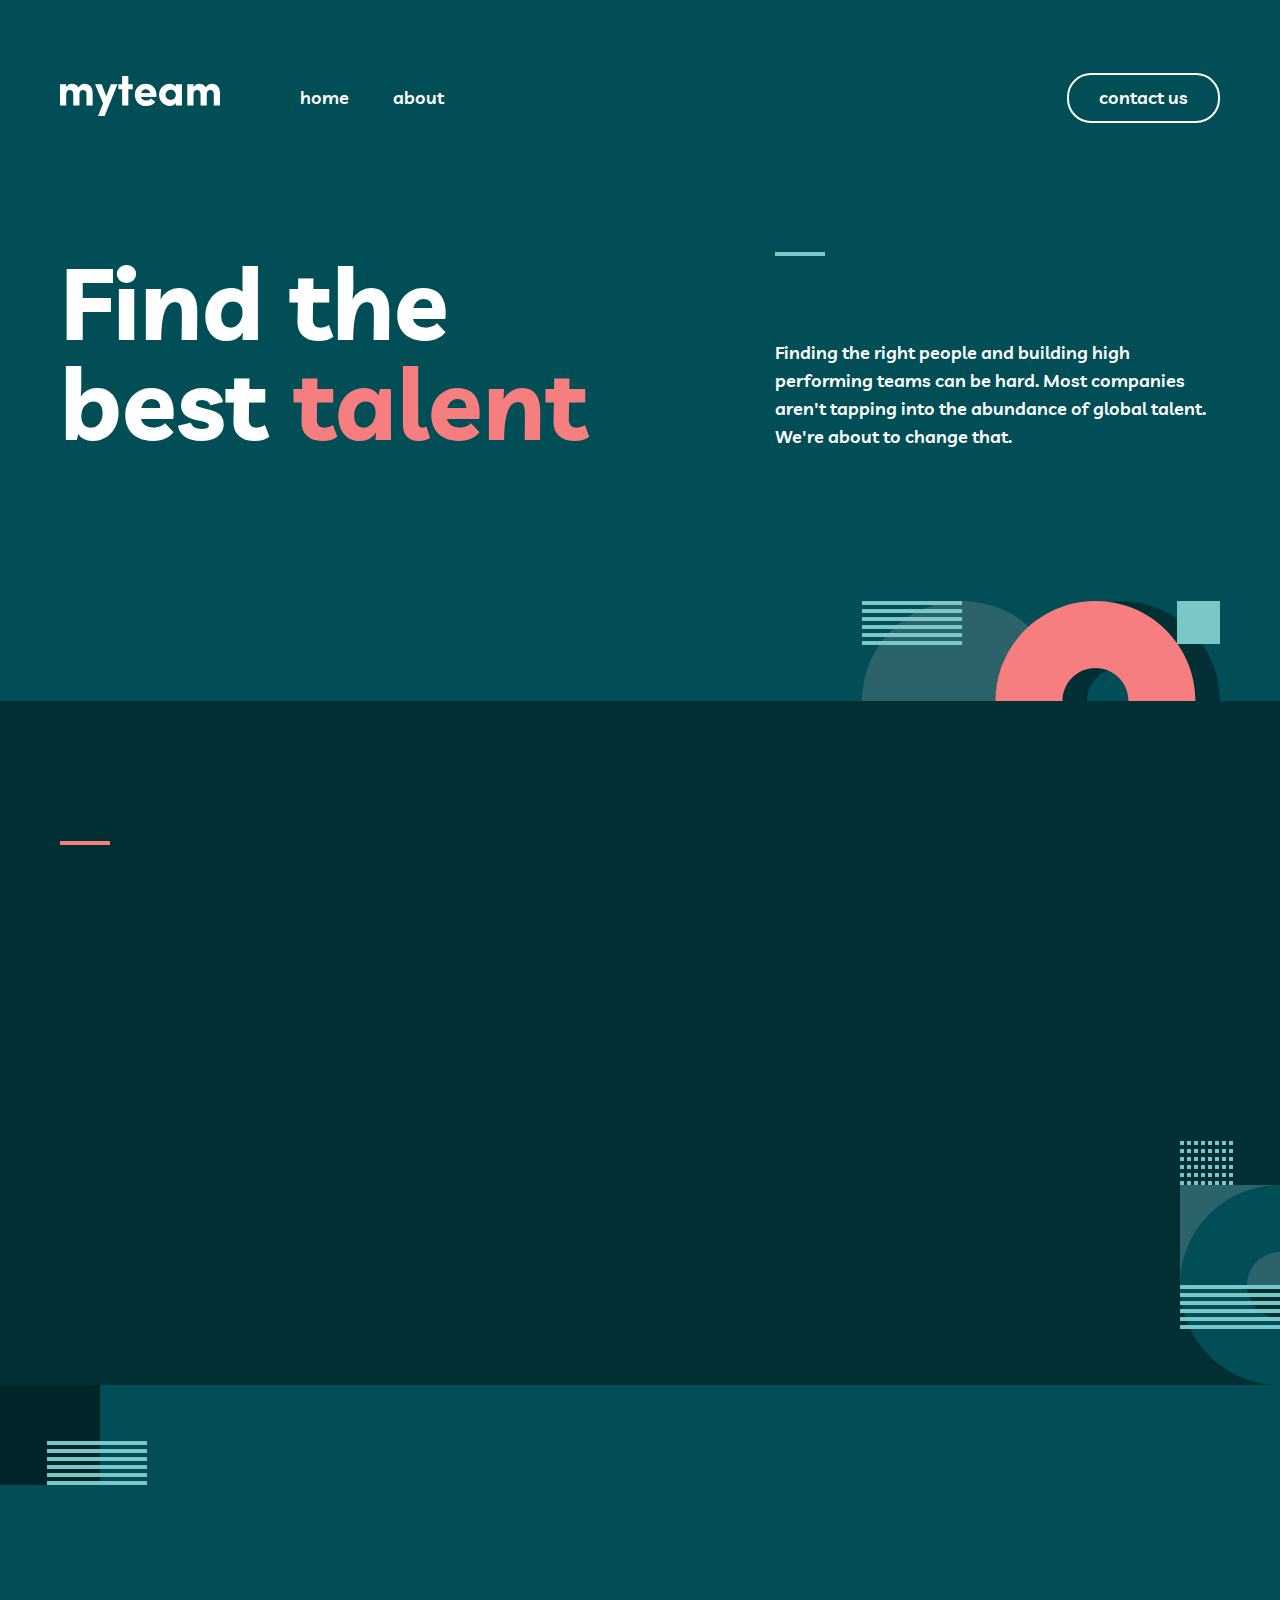
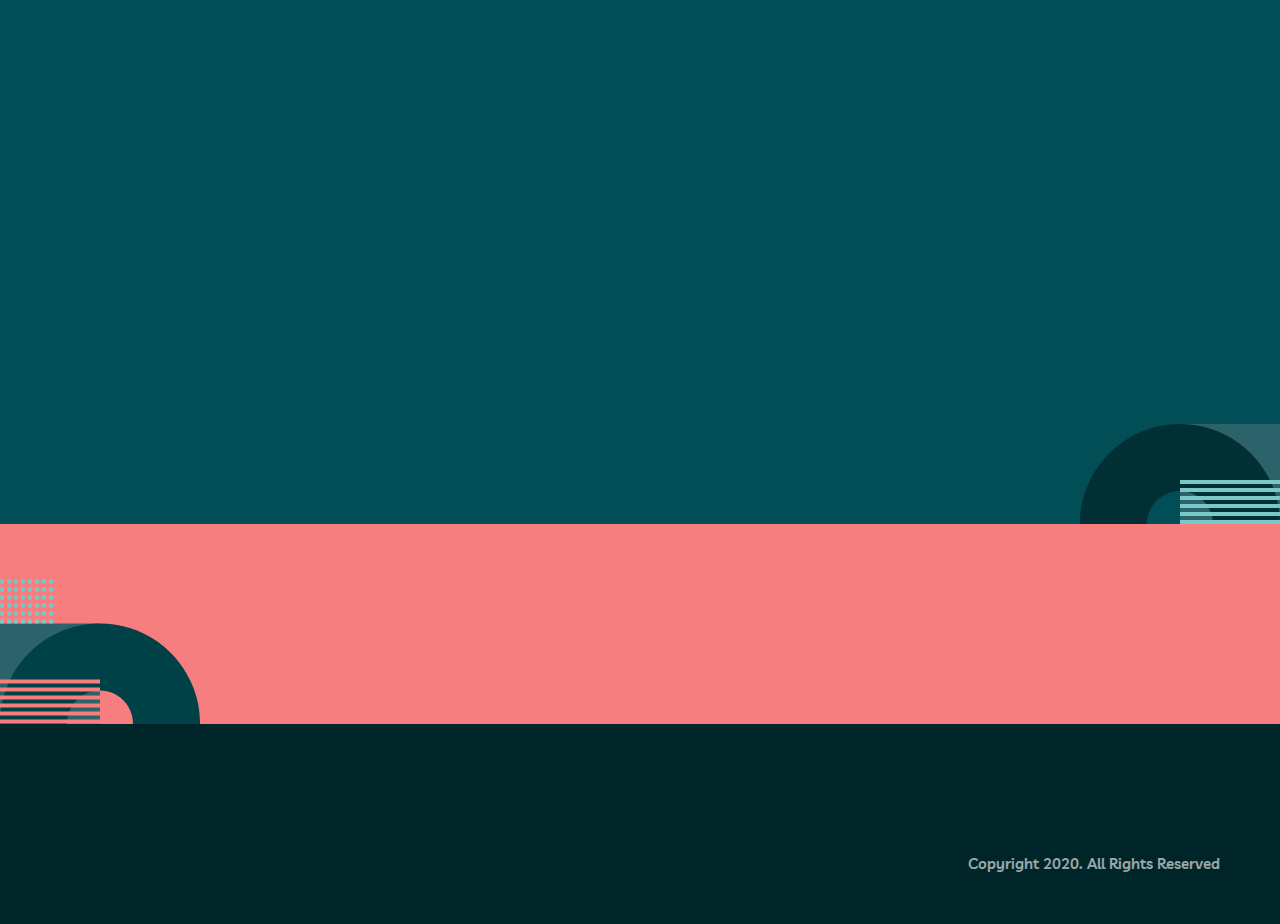
==== index.html @ 9a1a135d "Initial commit" ====
<!DOCTYPE html>
<html lang="en">

<head>
    <meta charset="UTF-8">
    <meta name="viewport" content="width=device-width, initial-scale=1.0">
    <link rel="icon" href="./images/header-logo.svg">
    <link rel="stylesheet" href="./css/main.css">
    <link href="https://unpkg.com/aos@2.3.1/dist/aos.css" rel="stylesheet">
    <title>myteam</title>
</head>

<body>
    <header>
        <div class="container">
            <div class="header">
                <div class="header-logo-wrapper">
                    <a href="/index.html">
                        <img src="./images/header-logo.svg" alt="" width="160" height="40">
                    </a>
                    <ul class="header-list">
                        <li class="header-item">
                            <a class="header-link" href="#">home</a>
                        </li>
                        <li class="header-item">
                            <a class="header-link" href="#">about</a>
                        </li>
                    </ul>
                </div>
                <a href="./about.html" class="header-contact-link">contact us</a>
            </div>
        </div>
    </header>
    <main>
        <section class="hero-section">
            <div class="container">
                <div class="hero">
                    <h2>Find the <br> best <span class="hero-title-color">talent</span></h2>
                    <div class="hero-content-wrapper">
                        <span></span>
                        <p>Finding the right people and building high performing teams can be hard. Most companies
                            aren't
                            tapping into the abundance of global talent. We're about to change that.</p>
                    </div>
                </div>
            </div>
        </section>
        <section class="build-section">
            <div class="container">
                <div class="build">
                    <div class="build-left">
                        <span></span>
                        <h2 data-aos="fade-right" data-aos-duration="1000">Build & manage distributed teams like no one
                            else.</h2>
                    </div>
                    <div class="buld-right">
                        <ul class="build-list">
                            <li data-aos="fade-left" data-aos-duration="1500" class="build-item">
                                <div class="item">
                                    <div class="item-left">
                                        <img src="./images/build-img1.svg" alt="">
                                    </div>
                                    <div class="item-right">
                                        <h3>Experienced Individuals</h3>
                                        <p>Our network is made up of highly experienced professionals who are passionate
                                            about what they do.</p>
                                    </div>
                                </div>
                            </li>
                            <li data-aos="fade-left" data-aos-duration="1500" class="build-item">
                                <div class="item">
                                    <div class="item-left">
                                        <img src="./images/build-img2.svg" alt="">
                                    </div>
                                    <div class="item-right">
                                        <h3>Easy to Implement</h3>
                                        <p>Our network is made up of highly experienced professionals who are passionate
                                            about what they do.</p>
                                    </div>
                                </div>
                            </li>
                            <li data-aos="fade-left" data-aos-duration="1500" class="build-item">
                                <div class="item">
                                    <div class="item-left">
                                        <img src="./images/build-img3.svg" alt="">
                                    </div>
                                    <div class="item-right">
                                        <h3>Enhanced Productivity</h3>
                                        <p>Our network is made up of highly experienced professionals who are passionate
                                            about what they do.</p>
                                    </div>
                                </div>
                            </li>
                        </ul>
                    </div>
                </div>
            </div>
        </section>
        <section class="stories-section">
            <div class="container">
                <div class="stories-title-wrapper">
                    <h2 data-aos="fade-down" data-aos-duration="1500" class="stories-title">Delivering real results for
                        top
                        <br> companies. Some of our <span>success
                            stories.</span>
                    </h2>
                </div>
                <ul class="stories-list">
                    <li data-aos="flip-left" data-aos-easing="ease-out-cubic" data-aos-duration="1500"
                        class="stories-item">
                        <p> “The team perfectly fit the specialized skill set required. They focused on the most
                            essential
                            features helping us launch the platform eight months faster than planned.”</p>
                        <div class="stories-content-wrapper">
                            <strong>Kady Baker</strong>
                            <p>Product Manager at Bookmark</p>
                        </div>
                        <img src="./images/stories-img1.svg" alt="" width="62" height="62">
                    </li>
                    <li data-aos="flip-left" data-aos-easing="ease-out-cubic" data-aos-duration="1500"
                        class="stories-item">
                        <p> “We needed to automate our entire onboarding process. The team came in and built out the
                            whole
                            journey. Since going live, user retention has gone through the roof!”</p>
                        <div class="stories-content-wrapper">
                            <strong>Aiysha Reese</strong>
                            <p>Founder of Manage</p>
                        </div>
                        <img src="./images/stories-img2.svg" alt="" width="62" height="62">
                    </li>
                    <li data-aos="flip-left" data-aos-easing="ease-out-cubic" data-aos-duration="1500"
                        class="stories-item">
                        <p> “The team perfectly fit the specialized skill set required. They focused on the most
                            essential
                            features helping us launch the platform eight months faster than planned.”</p>
                        <div class="stories-content-wrapper">
                            <strong>Arthur Clarke</strong>
                            <p>Co-founder of MyPhysio</p>
                        </div>
                        <img src="./images/stories-img3.svg" alt="" width="62" height="62">
                    </li>
                </ul>
            </div>
        </section>
        <section class="get-section">
            <div class="container">
                <div class="get">
                    <h2 data-aos="fade-right" data-aos-duration="1000">Ready to get started?</h2>
                    <a data-aos="fade-left" data-aos-duration="1000" href="./about.html">contact us</a>
                </div>
            </div>
        </section>
    </main>
    <footer class="site-footer">
        <div class="container">
            <div class="footer">

                <div data-aos="fade-right" data-aos-duration="1000" class="footer-logo-wrapper">
                    <img src="./images/header-logo.svg" alt="" width="160" height="40">
                    <div class="link-wrapper">
                        <a href="#">home</a>
                        <a href="#">about</a>
                    </div>
                </div>
                <p data-aos="flip-left" data-aos-duration="1000" class="footer-text">987 Hillcrest Lane <br> Irvine, CA <br> California 92714 <br> Call Us : 949-833-7432</p>
                <div class="footer-icon-wrapper">
                    <div data-aos="fade-left" data-aos-duration="1000" class="icon-wrapper">
                        <a href="#">
                            <svg width="24" height="24" viewBox="0 0 24 24" fill="none" xmlns="http://www.w3.org/2000/svg">
                                <path
                                d="M22.675 0H1.325C0.593 0 0 0.593 0 1.325V22.676C0 23.407 0.593 24 1.325 24H12.82V14.706H9.692V11.084H12.82V8.413C12.82 5.313 14.713 3.625 17.479 3.625C18.804 3.625 19.942 3.724 20.274 3.768V7.008L18.356 7.009C16.852 7.009 16.561 7.724 16.561 8.772V11.085H20.148L19.681 14.707H16.561V24H22.677C23.407 24 24 23.407 24 22.675V1.325C24 0.593 23.407 0 22.675 0Z"
                                fill="currentColor" />
                            </svg>
                        </a>

                        <a href="#">
                            <svg width="24" height="24" viewBox="0 0 24 24" fill="none" xmlns="http://www.w3.org/2000/svg">
                                <path id="Path"
                                d="M12 0C5.373 0 0 5.372 0 12C0 17.084 3.163 21.426 7.627 23.174C7.522 22.225 7.427 20.769 7.669 19.733C7.887 18.796 9.076 13.768 9.076 13.768C9.076 13.768 8.717 13.049 8.717 11.986C8.717 10.318 9.684 9.072 10.888 9.072C11.911 9.072 12.406 9.841 12.406 10.762C12.406 11.791 11.751 13.33 11.412 14.757C11.129 15.951 12.011 16.926 13.189 16.926C15.322 16.926 16.961 14.677 16.961 11.431C16.961 8.558 14.897 6.549 11.949 6.549C8.535 6.549 6.531 9.11 6.531 11.756C6.531 12.787 6.928 13.894 7.424 14.494C7.522 14.613 7.536 14.718 7.507 14.839L7.174 16.199C7.121 16.419 7 16.466 6.772 16.36C5.273 15.662 4.336 13.471 4.336 11.711C4.336 7.926 7.086 4.449 12.265 4.449C16.428 4.449 19.663 7.416 19.663 11.38C19.663 15.516 17.056 18.844 13.436 18.844C12.22 18.844 11.077 18.213 10.686 17.466L9.938 20.319C9.667 21.362 8.936 22.669 8.446 23.465C9.57 23.812 10.763 24 12 24C18.627 24 24 18.627 24 12C24 5.372 18.627 0 12 0Z"
                                fill="currentColor" />
                            </svg>
                        </a>

                        <a href="#">
                            <svg width="24" height="20" viewBox="0 0 24 20" fill="none" xmlns="http://www.w3.org/2000/svg">
                                <path id="Path"
                                d="M24 2.55699C23.117 2.94899 22.168 3.21299 21.172 3.33199C22.189 2.72299 22.97 1.75799 23.337 0.607986C22.386 1.17199 21.332 1.58199 20.21 1.80299C19.313 0.845986 18.032 0.247986 16.616 0.247986C13.437 0.247986 11.101 3.21399 11.819 6.29299C7.728 6.08799 4.1 4.12799 1.671 1.14899C0.381 3.36199 1.002 6.25699 3.194 7.72299C2.388 7.69699 1.628 7.47599 0.965 7.10699C0.911 9.38799 2.546 11.522 4.914 11.997C4.221 12.185 3.462 12.229 2.69 12.081C3.316 14.037 5.134 15.46 7.29 15.5C5.22 17.123 2.612 17.848 0 17.54C2.179 18.937 4.768 19.752 7.548 19.752C16.69 19.752 21.855 12.031 21.543 5.10599C22.505 4.41099 23.34 3.54399 24 2.55699Z"
                                fill="currentColor" />
                            </svg>
                        </a>

                    </div>
                    <p>Copyright 2020. All Rights Reserved</p>
                </div>
            </div>
        </div>
    </footer>

    <script src="https://unpkg.com/aos@2.3.1/dist/aos.js"></script>

    <script>
        AOS.init();
    </script>
</body>

</html>
---- css/main.css ----
@font-face {
    font-display: swap;
    font-family: 'Livvic';
    font-style: normal;
    font-weight: 600;
    src: url('../fonts/livvic-v14-latin-600.woff2') format('woff2');
}

@font-face {
    font-display: swap;
    font-family: 'Livvic';
    font-style: normal;
    font-weight: 700;
    src: url('../fonts/livvic-v14-latin-700.woff2') format('woff2');
}

* {
    margin: 0;
    padding: 0;
    list-style: none;
    text-decoration: none;
    box-sizing: border-box;
    scroll-behavior: smooth;
}

body {
    font-family: "Livvic", sans-serif;
    background-color: #014E56;
}

.container {
    width: 1200px;
    margin: 0 auto;
    padding: 0 20px;
}

/* Header style start */

header {
    padding: 73px 0 129px;
}

.header {
    display: flex;
    align-items: center;
    justify-content: space-between;
}

.header-logo-wrapper {
    display: flex;
    align-items: center;
    gap: 80px;
}

.header-item {
    display: inline-block;
}

.header-item+.header-item {
    margin-left: 40px;
}

.header-link {
    color: #fff;
    font-size: 18px;
    font-weight: 600;
    line-height: 28px;
    transition: color 0.4s;
}

.header-link:hover {
    color: #F67E7E;
}

.header-contact-link {
    width: 153px;
    color: #fff;
    border: 2px solid #fff;
    border-radius: 24px;
    padding: 9px 0;
    text-align: center;
    font-size: 18px;
    font-weight: 600;
    line-height: 28px;
}

.header-contact-link:hover {
    background-color: #fff;
    color: #002529;
}


/* Header style end */


/* Hero style start */

.hero-section {
    background-image: url("../images/hero-backround-img1.svg");
    background-repeat: no-repeat;
    background-size: 200px;
    background-position: calc(50% - 755px) top;
}


.hero {
    display: flex;
    align-items: start;
    justify-content: space-between;
}

.hero h2 {
    color: #fff;
    font-size: 100px;
    font-weight: 700;
    line-height: 100px;
}

.hero-title-color {
    color: #F67E7E;
    font-size: 100px;
    font-weight: 700;
    line-height: 100px;
}

.hero-content-wrapper {
    width: 445px;
    background-image: url("../images/hero-backround-img2.svg");
    background-repeat: no-repeat;
    background-size: 358px;
    background-position: right bottom;
    padding-bottom: 250px;
}

.hero-content-wrapper span {
    display: inline-block;
    width: 50px;
    margin-bottom: 79px;
    height: 4px;
    background-color: #79C8C7;
}

.hero-content-wrapper p {
    color: #FFF;
    font-size: 18px;
    font-weight: 600;
    line-height: 28px;
}

/* Hero style end */


/* Build style start */

.build-section {
    background-color: #012F34;
    padding: 140px 0;
    background-image: url("../images/build-backround-img1.svg");
    background-repeat: no-repeat;
    background-size: 100px;
    background-position: right bottom;

}

.build {
    display: flex;
    align-items: start;
    justify-content: space-between;
}

.build-left {
    width: 445px;
}

.build-left span {
    display: inline-block;
    width: 50px;
    height: 4px;
    margin-bottom: 54px;
    background-color: #F67E7E;
}

.build-left h2 {
    color: #FFF;
    font-size: 48px;
    font-weight: 700;
    line-height: 48px;
}

.build-list {
    padding-top: 58px;
}

.build-item {
    width: 540px;
}

.build-item+.build-item {
    margin-top: 32px;
}

.item {
    gap: 23px;
    display: flex;
    align-items: center;
}

.item-right h3 {
    color: #F67E7E;
    font-size: 18px;
    font-weight: 700;
    line-height: 28px;
    margin-bottom: 16px;
}

.item-right p {
    color: #fff;
    opacity: 0.8;
    font-size: 15px;
    font-weight: 600;
    line-height: 25px;
}

/* Build style end */


/* Stories style start */

.stories-section {
    padding: 140px 0;
    background-image: url("../images/stories-bg1.svg"), url("../images/stories-bg2.svg");
    background-repeat: no-repeat;
    background-size: 147px, 200px;
    background-position: top left, bottom right;
}

.stories-title-wrapper {
    /* width: 932px; */
    text-align: center;
    margin-bottom: 56px;
}

.stories-title {
    color: #FFF;
    font-size: 48px;
    font-weight: 700;
    line-height: 48px;
}

.stories-title span {
    color: #79C8C7;
}

.stories-list {
    display: flex;
    justify-content: space-between;
}

.stories-item {
    width: 350px;
    padding-top: 36px;
    text-align: center;
    background-image: url("../images/stories-item1.svg");
    background-repeat: no-repeat;
    background-size: 67px 56px;
    background-position: center top;
}

.stories-item {
    font-size: 15px;
    font-weight: 600;
    line-height: 25px;
}

.stories-item p {
    color: #FFF;
    font-size: 15px;
    font-weight: 600;
    line-height: 25px;
}

.stories-content-wrapper {
    margin: 24px 0 32px;
}

.stories-content-wrapper strong {
    color: #79C8C7;
    font-size: 18px;
    font-weight: 700;
    line-height: 28px;
}

.stories-content-wrapper p {
    color: #FFF;
    font-size: 13px;
    font-style: italic;
    font-weight: 500;
    line-height: 18px;
}

/* Stories style end */


/* Get style start */

.get-section {
    padding: 76px 0;
    background-color: #F67E7E;
    background-image: url("../images/get-bg.svg");
    background-repeat: no-repeat;
    background-size: 200px 145px;
    background-position: left bottom;
}

.get {
    display: flex;
    align-items: center;
    justify-content: space-between;
}

.get h2 {
    color: #012F34;
    font-size: 48px;
    font-weight: 700;
    line-height: 48px;
}

.get a {
    color: #012F34;
    padding: 9px 32px;
    border-radius: 30px;
    border: 2px solid #000;
}

.get a:hover {
    color: #FFF;
    background: #012F34;
}

/* Get style end */


/* Footer style start */

.site-footer {
    padding: 48px 0;
    background-color: #002529;
}

.footer {
    display: flex;
    align-items: start;
    justify-content: space-between;
}

.footer-logo-wrapper a {
    display: inline-block;
    color: #FFF;
    margin-top: 25px;
    font-size: 18px;
    font-weight: 600;
    line-height: 28px;
}

.footer-logo-wrapper a:hover {
    color: #F67E7E;
}

.footer-logo-wrapper a+a {
    margin-left: 40px;
}

.footer-text {
    color: #FFF;
    opacity: 0.6;
    font-size: 15px;
    font-weight: 600;
    line-height: 25px;
}

.footer-icon-wrapper p {
    color: #FFF;
    opacity: 0.6;
    margin-top: 51px;
    font-size: 15px;
    font-weight: 600;
    line-height: 25px;
}

.icon-wrapper {
    text-align: right;
}

.icon-wrapper a {
    color: #FFF;
}

.icon-wrapper a:hover {
    color: #F67E7E;
}

.icon-wrapper a+a {
    margin-left: 16px;
}

/* Footer style end */


/* Contact style start */

.contact-section {
    padding-bottom: 128px;
    background-image: url("../images/contact-bg1.svg") , url("../images/contact-bg2.svg");
    background-repeat: no-repeat;
    background-size: 100px 200px , 110px 200px;
    background-position: top left , bottom right;
}

.contact {
    display: flex;
    align-items: start;
    justify-content: space-between;
}

.contact-title {
    color: #FFF;
    font-size: 64px;
    font-weight: 700;
    line-height: 100px;
}

.contact-text-wrapper {
    margin-top: 16px;
}

.contact-text-wrapper h2 {
    color: #F67E7E;
    font-size: 32px;
    font-weight: 700;
    margin-bottom: 32px;
    line-height: 48px;
}

.img-wrapper {
    gap: 23px;
    display: flex;
    align-items: center;
}

.img-wrapper+.img-wrapper {
    margin-top: 8px;
}

.img-wrapper p {
    color: #FFF;
    font-size: 18px;
    font-weight: 700;
    line-height: 28px;
}

.form {
    width: 540px;
    display: flex;
    flex-direction: column;
}

.form-item {
    color: #fff;
    opacity: 0.6;
    padding: 24px 10px 17px 14px;
    border-top: none;
    border-right: none;
    border-left: none;
    outline: none;
    border-bottom-color: #fff;
    background-color: transparent;
    font-size: 15px;
    font-weight: 600;
    line-height: 25px;
    letter-spacing: -0.11538461595773697px;
}

.form-item:hover {
    border-bottom-color: #79C8C7;
}

.form-item::placeholder {
    color: #fff;
    opacity: 0.6;
}

textarea {
    resize: none;
    border-bottom: 1px solid #fff;
}

.form button {
    color: #004047;
    width: 123px;
    padding: 10px 0;
    border-radius: 24px;
    border: 1px solid transparent;
    margin-top: 24px;
    font-size: 18px;
    font-weight: 600;
    line-height: 28px;
}

.form button:hover {
    color: #FFF;
    background-color: transparent;
    border-color: #fff;
}

/* Contact style end */
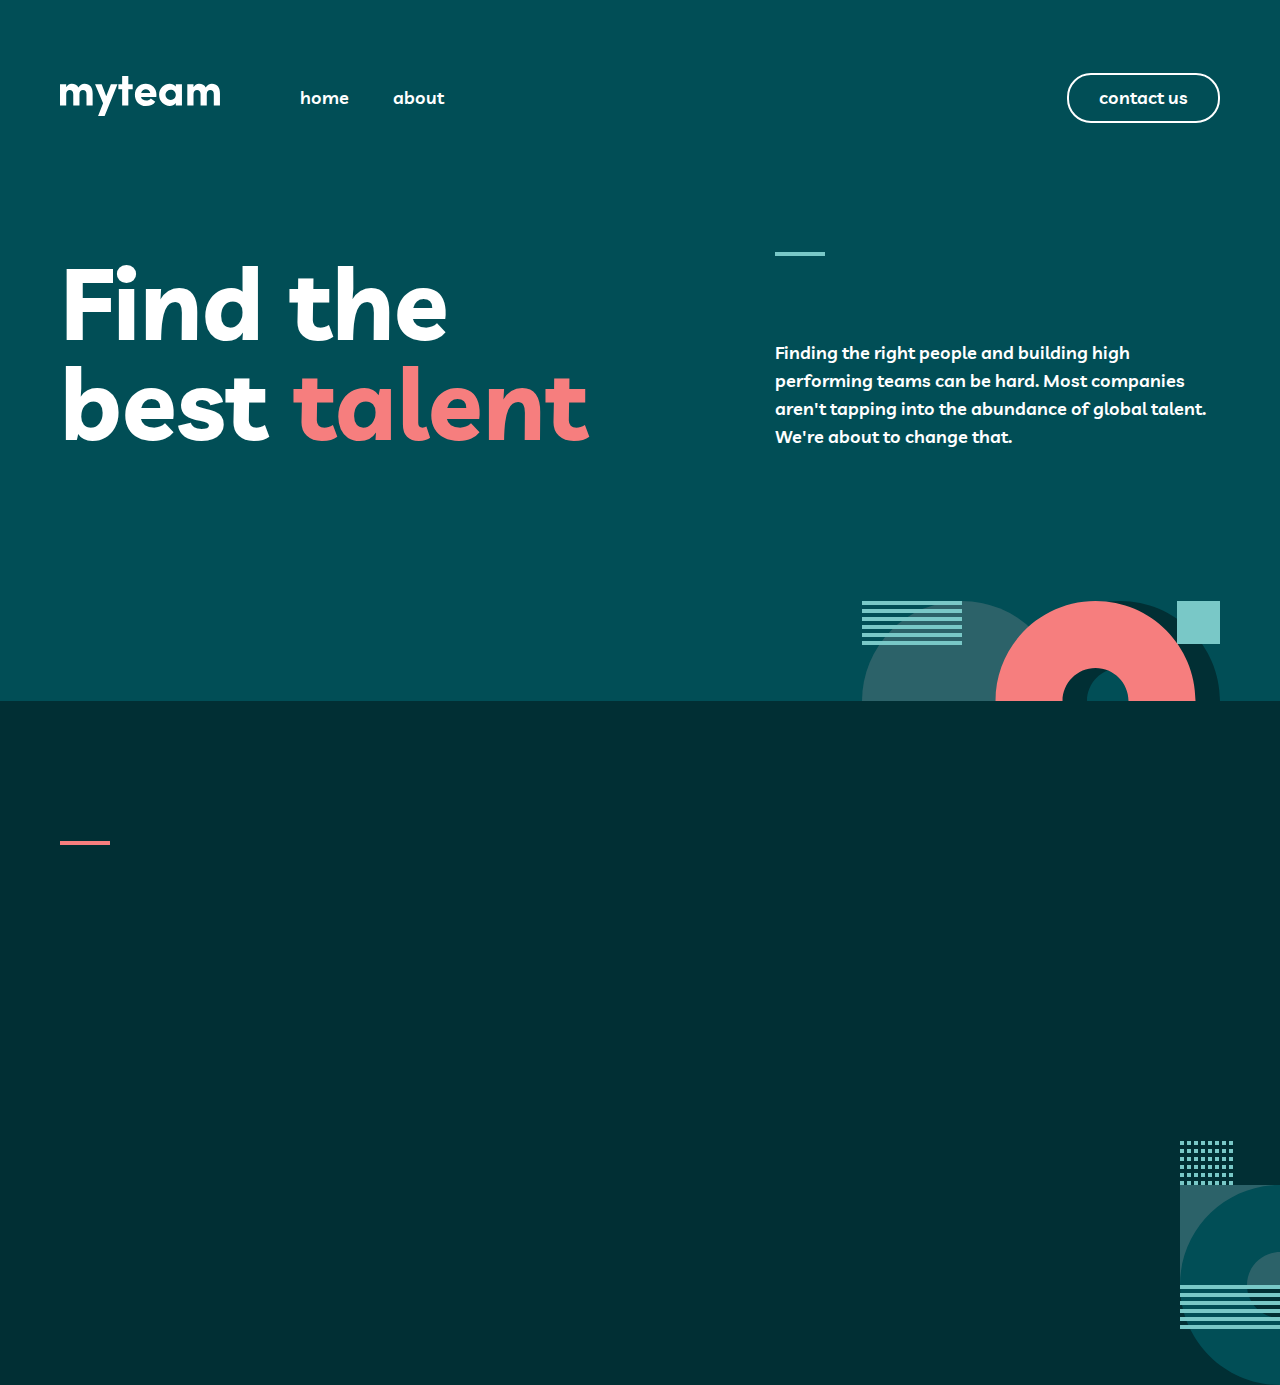
==== commit b1b5f66f: "add responsive" ====
--- a/index.html
+++ b/index.html
@@ -27,6 +27,7 @@
                         </li>
                     </ul>
                 </div>
+                <img class="header-menu-img" src="./images/header-responsive.svg" alt="" width="20" height="17">
                 <a href="./about.html" class="header-contact-link">contact us</a>
             </div>
         </div>
@@ -55,7 +56,7 @@
                     </div>
                     <div class="buld-right">
                         <ul class="build-list">
-                            <li data-aos="fade-left" data-aos-duration="1500" class="build-item">
+                            <li data-aos="flip-left" data-aos-duration="1500" class="build-item">
                                 <div class="item">
                                     <div class="item-left">
                                         <img src="./images/build-img1.svg" alt="">
@@ -67,7 +68,7 @@
                                     </div>
                                 </div>
                             </li>
-                            <li data-aos="fade-left" data-aos-duration="1500" class="build-item">
+                            <li data-aos="flip-left" data-aos-duration="1500" class="build-item">
                                 <div class="item">
                                     <div class="item-left">
                                         <img src="./images/build-img2.svg" alt="">
@@ -79,7 +80,7 @@
                                     </div>
                                 </div>
                             </li>
-                            <li data-aos="fade-left" data-aos-duration="1500" class="build-item">
+                            <li data-aos="flip-left" data-aos-duration="1500" class="build-item">
                                 <div class="item">
                                     <div class="item-left">
                                         <img src="./images/build-img3.svg" alt="">
@@ -96,7 +97,7 @@
                 </div>
             </div>
         </section>
-        <section class="stories-section">
+        <!-- <section class="stories-section">
             <div class="container">
                 <div class="stories-title-wrapper">
                     <h2 data-aos="fade-down" data-aos-duration="1500" class="stories-title">Delivering real results for
@@ -141,17 +142,17 @@
                     </li>
                 </ul>
             </div>
-        </section>
-        <section class="get-section">
+        </section> -->
+        <!-- <section class="get-section">
             <div class="container">
                 <div class="get">
                     <h2 data-aos="fade-right" data-aos-duration="1000">Ready to get started?</h2>
                     <a data-aos="fade-left" data-aos-duration="1000" href="./about.html">contact us</a>
                 </div>
             </div>
-        </section>
+        </section> -->
     </main>
-    <footer class="site-footer">
+    <!-- <footer class="site-footer">
         <div class="container">
             <div class="footer">
 
@@ -194,7 +195,7 @@
                 </div>
             </div>
         </div>
-    </footer>
+    </footer> -->
 
     <script src="https://unpkg.com/aos@2.3.1/dist/aos.js"></script>
 
--- a/css/main.css
+++ b/css/main.css
@@ -1,515 +1,547 @@
 @font-face {
-    font-display: swap;
-    font-family: 'Livvic';
-    font-style: normal;
-    font-weight: 600;
-    src: url('../fonts/livvic-v14-latin-600.woff2') format('woff2');
+  font-display: swap;
+  font-family: 'Livvic';
+  font-style: normal;
+  font-weight: 600;
+  src: url("../fonts/livvic-v14-latin-600.woff2") format("woff2");
 }
 
 @font-face {
-    font-display: swap;
-    font-family: 'Livvic';
-    font-style: normal;
-    font-weight: 700;
-    src: url('../fonts/livvic-v14-latin-700.woff2') format('woff2');
+  font-display: swap;
+  font-family: 'Livvic';
+  font-style: normal;
+  font-weight: 700;
+  src: url("../fonts/livvic-v14-latin-700.woff2") format("woff2");
 }
 
 * {
+  margin: 0;
+  padding: 0;
+  list-style: none;
+  text-decoration: none;
+  -webkit-box-sizing: border-box;
+          box-sizing: border-box;
+  scroll-behavior: smooth;
+}
+
+body {
+  font-family: "Livvic", sans-serif;
+  background-color: #014E56;
+}
+
+.container {
+  max-width: 1200px;
+  margin: 0 auto;
+  padding: 0 20px;
+}
+
+header {
+  padding: 73px 0 129px;
+}
+
+.header {
+  display: -webkit-box;
+  display: -ms-flexbox;
+  display: flex;
+  -webkit-box-align: center;
+      -ms-flex-align: center;
+          align-items: center;
+  -webkit-box-pack: justify;
+      -ms-flex-pack: justify;
+          justify-content: space-between;
+}
+
+.header-logo-wrapper {
+  display: -webkit-box;
+  display: -ms-flexbox;
+  display: flex;
+  -webkit-box-align: center;
+      -ms-flex-align: center;
+          align-items: center;
+  gap: 80px;
+}
+
+.header-item {
+  display: inline-block;
+}
+
+.header-item + .header-item {
+  margin-left: 40px;
+}
+
+.header-link {
+  color: #fff;
+  font-size: 18px;
+  font-weight: 600;
+  line-height: 28px;
+  -webkit-transition: color 0.4s;
+  transition: color 0.4s;
+}
+
+.header-link:hover {
+  color: #F67E7E;
+}
+
+.header-contact-link {
+  width: 153px;
+  color: #fff;
+  border: 2px solid #fff;
+  border-radius: 24px;
+  padding: 9px 0;
+  text-align: center;
+  font-size: 18px;
+  font-weight: 600;
+  line-height: 28px;
+}
+
+.header-contact-link:hover {
+  background-color: #fff;
+  color: #002529;
+}
+
+.header-menu-img {
+  display: none;
+}
+
+@media (max-width: 1024px) {
+  header {
+    padding: 64px 0 112px;
+  }
+}
+
+@media (max-width: 660px) {
+  header {
+    padding: 48px 0 80px;
+  }
+  .header-item {
+    display: none;
+  }
+  .header-contact-link {
+    display: none;
+  }
+  .header-menu-img {
+    display: block;
+  }
+}
+
+.hero-section {
+  background-image: url("../images/hero-backround-img1.svg");
+  background-repeat: no-repeat;
+  background-size: 200px;
+  background-position: calc(50% - 755px) top;
+}
+
+.hero {
+  display: -webkit-box;
+  display: -ms-flexbox;
+  display: flex;
+  -webkit-box-align: start;
+      -ms-flex-align: start;
+          align-items: start;
+  -webkit-box-pack: justify;
+      -ms-flex-pack: justify;
+          justify-content: space-between;
+}
+
+.hero h2 {
+  color: #fff;
+  font-size: 100px;
+  font-weight: 700;
+  line-height: 100px;
+}
+
+.hero-title-color {
+  color: #F67E7E;
+  font-size: 100px;
+  font-weight: 700;
+  line-height: 100px;
+}
+
+.hero-content-wrapper {
+  width: 445px;
+  background-image: url("../images/hero-backround-img2.svg");
+  background-repeat: no-repeat;
+  background-size: 358px;
+  background-position: right bottom;
+  padding-bottom: 250px;
+}
+
+.hero-content-wrapper span {
+  display: inline-block;
+  width: 50px;
+  margin-bottom: 79px;
+  height: 4px;
+  background-color: #79C8C7;
+}
+
+.hero-content-wrapper p {
+  color: #FFF;
+  font-size: 18px;
+  font-weight: 600;
+  line-height: 28px;
+}
+
+@media (max-width: 1024px) {
+  .hero {
+    display: -webkit-box;
+    display: -ms-flexbox;
+    display: flex;
+    -webkit-box-orient: vertical;
+    -webkit-box-direction: normal;
+        -ms-flex-direction: column;
+            flex-direction: column;
+  }
+  .hero-content-wrapper span {
+    display: none;
+  }
+  .hero-content-wrapper {
+    width: 457px;
+    margin: 0 auto;
+    text-align: center;
+    background-position: center bottom;
+    margin-top: 24px;
+  }
+  .hero-content-wrapper p {
+    font-size: 15px;
+  }
+  .hero h2 {
+    font-size: 64px;
+    line-height: 56px;
+    margin: 0 auto;
+    text-align: center;
+  }
+  .hero-title-color {
+    font-size: 64px;
+    line-height: 56px;
+  }
+}
+
+@media (max-width: 660px) {
+  .hero-content-wrapper {
+    width: 321px;
+    background-size: 100%;
+  }
+  .hero h2 {
+    font-size: 40px;
+    line-height: 40px;
+    margin: 0 auto;
+  }
+  .hero-title-color {
+    font-size: 40px;
+    line-height: 40px;
+  }
+}
+
+.build-section {
+  width: 100%;
+  background-color: #012F34;
+  padding: 140px 0;
+  background-image: url("../images/build-backround-img1.svg");
+  background-repeat: no-repeat;
+  background-size: 100px;
+  background-position: right bottom;
+}
+
+.build {
+  display: -webkit-box;
+  display: -ms-flexbox;
+  display: flex;
+  -webkit-box-align: start;
+      -ms-flex-align: start;
+          align-items: start;
+  -webkit-box-pack: justify;
+      -ms-flex-pack: justify;
+          justify-content: space-between;
+}
+
+.build-left {
+  max-width: 445px;
+}
+
+.build-left span {
+  display: inline-block;
+  width: 50px;
+  height: 4px;
+  margin-bottom: 54px;
+  background-color: #F67E7E;
+}
+
+.build-left h2 {
+  color: #FFF;
+  font-size: 48px;
+  font-weight: 700;
+  line-height: 48px;
+}
+
+.build-list {
+  padding-top: 58px;
+}
+
+.build-item {
+  max-width: 540px;
+}
+
+.build-item + .build-item {
+  margin-top: 32px;
+}
+
+.item {
+  gap: 23px;
+  display: -webkit-box;
+  display: -ms-flexbox;
+  display: flex;
+  -webkit-box-align: center;
+      -ms-flex-align: center;
+          align-items: center;
+}
+
+.item-right h3 {
+  color: #F67E7E;
+  font-size: 18px;
+  font-weight: 700;
+  line-height: 28px;
+  margin-bottom: 16px;
+}
+
+.item-right p {
+  color: #fff;
+  opacity: 0.8;
+  font-size: 15px;
+  font-weight: 600;
+  line-height: 25px;
+}
+
+@media (max-width: 1024px) {
+  .build-section {
+    background-size: 100px 244px;
+    background-position: right top;
+  }
+  .build {
+    -webkit-box-orient: vertical;
+    -webkit-box-direction: normal;
+        -ms-flex-direction: column;
+            flex-direction: column;
+  }
+  .build-left {
+    width: 445px;
+    margin: 0 auto;
+  }
+  .build-left span {
+    margin-bottom: 32px;
+  }
+  .build-left h2 {
+    font-size: 32px;
+    line-height: 32px;
+  }
+  .buld-right {
+    max-width: 100%;
+    margin: 0 auto;
+  }
+}
+
+@media (max-width: 640px) {
+  .build-list {
+    max-width: 327px;
+  }
+  .build-left {
+    width: 240px;
     margin: 0;
-    padding: 0;
-    list-style: none;
-    text-decoration: none;
-    box-sizing: border-box;
-    scroll-behavior: smooth;
-}
-
-body {
-    font-family: "Livvic", sans-serif;
-    background-color: #014E56;
-}
-
-.container {
-    width: 1200px;
+  }
+  .item {
+    width: 327px;
+    gap: 16px;
+    display: -webkit-box;
+    display: -ms-flexbox;
+    display: flex;
+    -webkit-box-orient: vertical;
+    -webkit-box-direction: normal;
+        -ms-flex-direction: column;
+            flex-direction: column;
+    text-align: center;
     margin: 0 auto;
-    padding: 0 20px;
-}
-
-/* Header style start */
-
-header {
-    padding: 73px 0 129px;
-}
-
-.header {
-    display: flex;
-    align-items: center;
-    justify-content: space-between;
-}
-
-.header-logo-wrapper {
-    display: flex;
-    align-items: center;
-    gap: 80px;
-}
-
-.header-item {
-    display: inline-block;
-}
-
-.header-item+.header-item {
-    margin-left: 40px;
-}
-
-.header-link {
-    color: #fff;
-    font-size: 18px;
-    font-weight: 600;
-    line-height: 28px;
-    transition: color 0.4s;
-}
-
-.header-link:hover {
-    color: #F67E7E;
-}
-
-.header-contact-link {
-    width: 153px;
-    color: #fff;
-    border: 2px solid #fff;
-    border-radius: 24px;
-    padding: 9px 0;
-    text-align: center;
-    font-size: 18px;
-    font-weight: 600;
-    line-height: 28px;
-}
-
-.header-contact-link:hover {
-    background-color: #fff;
-    color: #002529;
-}
-
-
-/* Header style end */
-
-
-/* Hero style start */
-
-.hero-section {
-    background-image: url("../images/hero-backround-img1.svg");
-    background-repeat: no-repeat;
-    background-size: 200px;
-    background-position: calc(50% - 755px) top;
-}
-
-
-.hero {
-    display: flex;
-    align-items: start;
-    justify-content: space-between;
-}
-
-.hero h2 {
-    color: #fff;
-    font-size: 100px;
-    font-weight: 700;
-    line-height: 100px;
-}
-
-.hero-title-color {
-    color: #F67E7E;
-    font-size: 100px;
-    font-weight: 700;
-    line-height: 100px;
-}
-
-.hero-content-wrapper {
-    width: 445px;
-    background-image: url("../images/hero-backround-img2.svg");
-    background-repeat: no-repeat;
-    background-size: 358px;
-    background-position: right bottom;
-    padding-bottom: 250px;
-}
-
-.hero-content-wrapper span {
-    display: inline-block;
-    width: 50px;
-    margin-bottom: 79px;
-    height: 4px;
-    background-color: #79C8C7;
-}
-
-.hero-content-wrapper p {
-    color: #FFF;
-    font-size: 18px;
-    font-weight: 600;
-    line-height: 28px;
-}
-
-/* Hero style end */
-
-
-/* Build style start */
-
-.build-section {
-    background-color: #012F34;
-    padding: 140px 0;
-    background-image: url("../images/build-backround-img1.svg");
-    background-repeat: no-repeat;
-    background-size: 100px;
-    background-position: right bottom;
-
-}
-
-.build {
-    display: flex;
-    align-items: start;
-    justify-content: space-between;
-}
-
-.build-left {
-    width: 445px;
-}
-
-.build-left span {
-    display: inline-block;
-    width: 50px;
-    height: 4px;
-    margin-bottom: 54px;
-    background-color: #F67E7E;
-}
-
-.build-left h2 {
-    color: #FFF;
-    font-size: 48px;
-    font-weight: 700;
-    line-height: 48px;
-}
-
-.build-list {
-    padding-top: 58px;
-}
-
-.build-item {
-    width: 540px;
-}
-
-.build-item+.build-item {
-    margin-top: 32px;
-}
-
-.item {
-    gap: 23px;
-    display: flex;
-    align-items: center;
-}
-
-.item-right h3 {
-    color: #F67E7E;
-    font-size: 18px;
-    font-weight: 700;
-    line-height: 28px;
-    margin-bottom: 16px;
-}
-
-.item-right p {
-    color: #fff;
-    opacity: 0.8;
-    font-size: 15px;
-    font-weight: 600;
-    line-height: 25px;
-}
-
-/* Build style end */
-
-
-/* Stories style start */
+  }
+}
 
 .stories-section {
-    padding: 140px 0;
-    background-image: url("../images/stories-bg1.svg"), url("../images/stories-bg2.svg");
-    background-repeat: no-repeat;
-    background-size: 147px, 200px;
-    background-position: top left, bottom right;
+  padding: 140px 0;
+  background-image: url("../images/stories-bg1.svg"), url("../images/stories-bg2.svg");
+  background-repeat: no-repeat;
+  background-size: 147px, 200px;
+  background-position: top left, bottom right;
 }
 
 .stories-title-wrapper {
-    /* width: 932px; */
-    text-align: center;
-    margin-bottom: 56px;
+  /* width: 932px; */
+  text-align: center;
+  margin-bottom: 56px;
 }
 
 .stories-title {
-    color: #FFF;
-    font-size: 48px;
-    font-weight: 700;
-    line-height: 48px;
+  color: #FFF;
+  font-size: 48px;
+  font-weight: 700;
+  line-height: 48px;
 }
 
 .stories-title span {
-    color: #79C8C7;
+  color: #79C8C7;
 }
 
 .stories-list {
-    display: flex;
-    justify-content: space-between;
+  display: -webkit-box;
+  display: -ms-flexbox;
+  display: flex;
+  -webkit-box-pack: justify;
+      -ms-flex-pack: justify;
+          justify-content: space-between;
 }
 
 .stories-item {
-    width: 350px;
-    padding-top: 36px;
-    text-align: center;
-    background-image: url("../images/stories-item1.svg");
-    background-repeat: no-repeat;
-    background-size: 67px 56px;
-    background-position: center top;
+  width: 350px;
+  padding-top: 36px;
+  text-align: center;
+  background-image: url("../images/stories-item1.svg");
+  background-repeat: no-repeat;
+  background-size: 67px 56px;
+  background-position: center top;
 }
 
 .stories-item {
-    font-size: 15px;
-    font-weight: 600;
-    line-height: 25px;
+  font-size: 15px;
+  font-weight: 600;
+  line-height: 25px;
 }
 
 .stories-item p {
-    color: #FFF;
-    font-size: 15px;
-    font-weight: 600;
-    line-height: 25px;
+  color: #FFF;
+  font-size: 15px;
+  font-weight: 600;
+  line-height: 25px;
 }
 
 .stories-content-wrapper {
-    margin: 24px 0 32px;
+  margin: 24px 0 32px;
 }
 
 .stories-content-wrapper strong {
-    color: #79C8C7;
-    font-size: 18px;
-    font-weight: 700;
-    line-height: 28px;
+  color: #79C8C7;
+  font-size: 18px;
+  font-weight: 700;
+  line-height: 28px;
 }
 
 .stories-content-wrapper p {
-    color: #FFF;
-    font-size: 13px;
-    font-style: italic;
-    font-weight: 500;
-    line-height: 18px;
-}
-
-/* Stories style end */
-
-
-/* Get style start */
+  color: #FFF;
+  font-size: 13px;
+  font-style: italic;
+  font-weight: 500;
+  line-height: 18px;
+}
 
 .get-section {
-    padding: 76px 0;
-    background-color: #F67E7E;
-    background-image: url("../images/get-bg.svg");
-    background-repeat: no-repeat;
-    background-size: 200px 145px;
-    background-position: left bottom;
+  padding: 76px 0;
+  background-color: #F67E7E;
+  background-image: url("../images/get-bg.svg");
+  background-repeat: no-repeat;
+  background-size: 200px 145px;
+  background-position: left bottom;
 }
 
 .get {
-    display: flex;
-    align-items: center;
-    justify-content: space-between;
+  display: -webkit-box;
+  display: -ms-flexbox;
+  display: flex;
+  -webkit-box-align: center;
+      -ms-flex-align: center;
+          align-items: center;
+  -webkit-box-pack: justify;
+      -ms-flex-pack: justify;
+          justify-content: space-between;
 }
 
 .get h2 {
-    color: #012F34;
-    font-size: 48px;
-    font-weight: 700;
-    line-height: 48px;
+  color: #012F34;
+  font-size: 48px;
+  font-weight: 700;
+  line-height: 48px;
 }
 
 .get a {
-    color: #012F34;
-    padding: 9px 32px;
-    border-radius: 30px;
-    border: 2px solid #000;
+  color: #012F34;
+  padding: 9px 32px;
+  border-radius: 30px;
+  border: 2px solid #000;
 }
 
 .get a:hover {
-    color: #FFF;
-    background: #012F34;
-}
-
-/* Get style end */
-
-
-/* Footer style start */
+  color: #FFF;
+  background: #012F34;
+}
 
 .site-footer {
-    padding: 48px 0;
-    background-color: #002529;
+  padding: 48px 0;
+  background-color: #002529;
 }
 
 .footer {
-    display: flex;
-    align-items: start;
-    justify-content: space-between;
+  display: -webkit-box;
+  display: -ms-flexbox;
+  display: flex;
+  -webkit-box-align: start;
+      -ms-flex-align: start;
+          align-items: start;
+  -webkit-box-pack: justify;
+      -ms-flex-pack: justify;
+          justify-content: space-between;
 }
 
 .footer-logo-wrapper a {
-    display: inline-block;
-    color: #FFF;
-    margin-top: 25px;
-    font-size: 18px;
-    font-weight: 600;
-    line-height: 28px;
+  display: inline-block;
+  color: #FFF;
+  margin-top: 25px;
+  font-size: 18px;
+  font-weight: 600;
+  line-height: 28px;
 }
 
 .footer-logo-wrapper a:hover {
-    color: #F67E7E;
-}
-
-.footer-logo-wrapper a+a {
-    margin-left: 40px;
+  color: #F67E7E;
+}
+
+.footer-logo-wrapper a + a {
+  margin-left: 40px;
 }
 
 .footer-text {
-    color: #FFF;
-    opacity: 0.6;
-    font-size: 15px;
-    font-weight: 600;
-    line-height: 25px;
+  color: #FFF;
+  opacity: 0.6;
+  font-size: 15px;
+  font-weight: 600;
+  line-height: 25px;
 }
 
 .footer-icon-wrapper p {
-    color: #FFF;
-    opacity: 0.6;
-    margin-top: 51px;
-    font-size: 15px;
-    font-weight: 600;
-    line-height: 25px;
+  color: #FFF;
+  opacity: 0.6;
+  margin-top: 51px;
+  font-size: 15px;
+  font-weight: 600;
+  line-height: 25px;
 }
 
 .icon-wrapper {
-    text-align: right;
+  text-align: right;
 }
 
 .icon-wrapper a {
-    color: #FFF;
+  color: #FFF;
 }
 
 .icon-wrapper a:hover {
-    color: #F67E7E;
-}
-
-.icon-wrapper a+a {
-    margin-left: 16px;
-}
-
-/* Footer style end */
-
-
-/* Contact style start */
-
-.contact-section {
-    padding-bottom: 128px;
-    background-image: url("../images/contact-bg1.svg") , url("../images/contact-bg2.svg");
-    background-repeat: no-repeat;
-    background-size: 100px 200px , 110px 200px;
-    background-position: top left , bottom right;
-}
-
-.contact {
-    display: flex;
-    align-items: start;
-    justify-content: space-between;
-}
-
-.contact-title {
-    color: #FFF;
-    font-size: 64px;
-    font-weight: 700;
-    line-height: 100px;
-}
-
-.contact-text-wrapper {
-    margin-top: 16px;
-}
-
-.contact-text-wrapper h2 {
-    color: #F67E7E;
-    font-size: 32px;
-    font-weight: 700;
-    margin-bottom: 32px;
-    line-height: 48px;
-}
-
-.img-wrapper {
-    gap: 23px;
-    display: flex;
-    align-items: center;
-}
-
-.img-wrapper+.img-wrapper {
-    margin-top: 8px;
-}
-
-.img-wrapper p {
-    color: #FFF;
-    font-size: 18px;
-    font-weight: 700;
-    line-height: 28px;
-}
-
-.form {
-    width: 540px;
-    display: flex;
-    flex-direction: column;
-}
-
-.form-item {
-    color: #fff;
-    opacity: 0.6;
-    padding: 24px 10px 17px 14px;
-    border-top: none;
-    border-right: none;
-    border-left: none;
-    outline: none;
-    border-bottom-color: #fff;
-    background-color: transparent;
-    font-size: 15px;
-    font-weight: 600;
-    line-height: 25px;
-    letter-spacing: -0.11538461595773697px;
-}
-
-.form-item:hover {
-    border-bottom-color: #79C8C7;
-}
-
-.form-item::placeholder {
-    color: #fff;
-    opacity: 0.6;
-}
-
-textarea {
-    resize: none;
-    border-bottom: 1px solid #fff;
-}
-
-.form button {
-    color: #004047;
-    width: 123px;
-    padding: 10px 0;
-    border-radius: 24px;
-    border: 1px solid transparent;
-    margin-top: 24px;
-    font-size: 18px;
-    font-weight: 600;
-    line-height: 28px;
-}
-
-.form button:hover {
-    color: #FFF;
-    background-color: transparent;
-    border-color: #fff;
-}
-
-/* Contact style end */+  color: #F67E7E;
+}
+
+.icon-wrapper a + a {
+  margin-left: 16px;
+}
+/*# sourceMappingURL=main.css.map */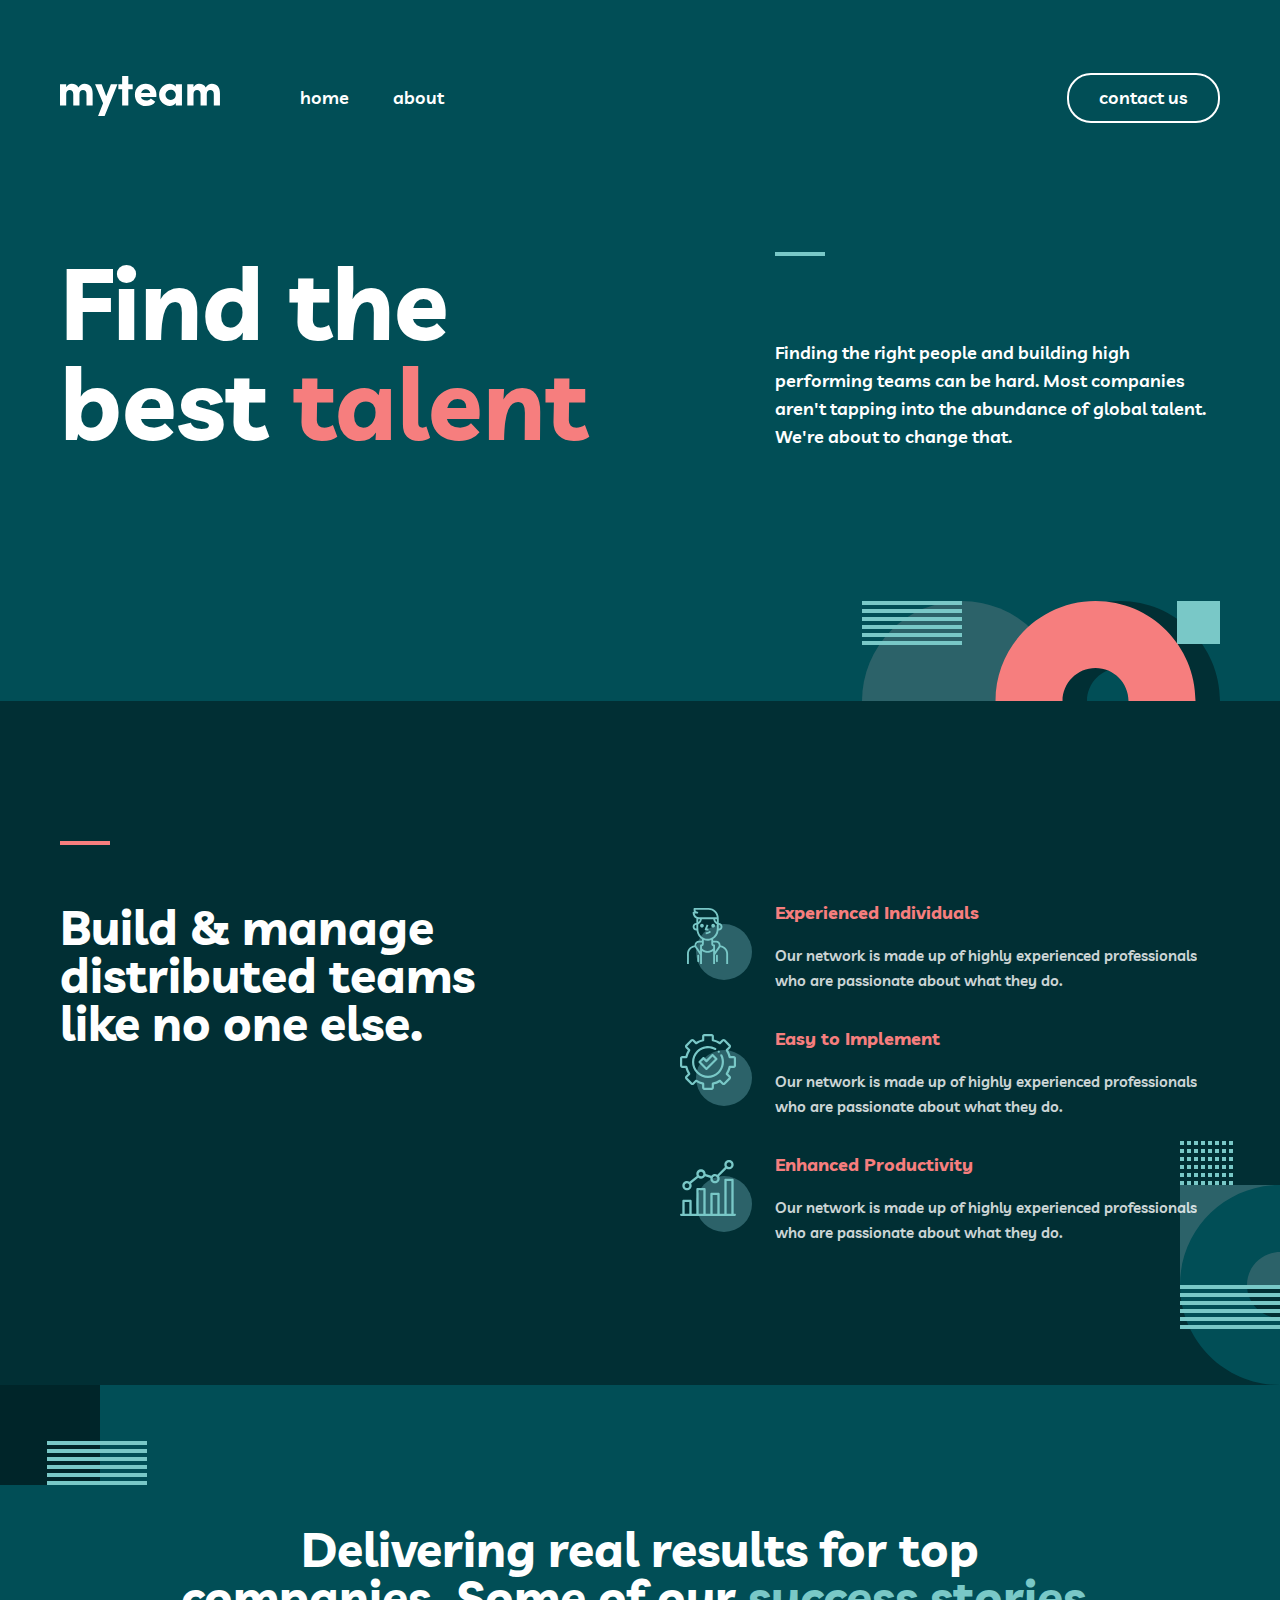
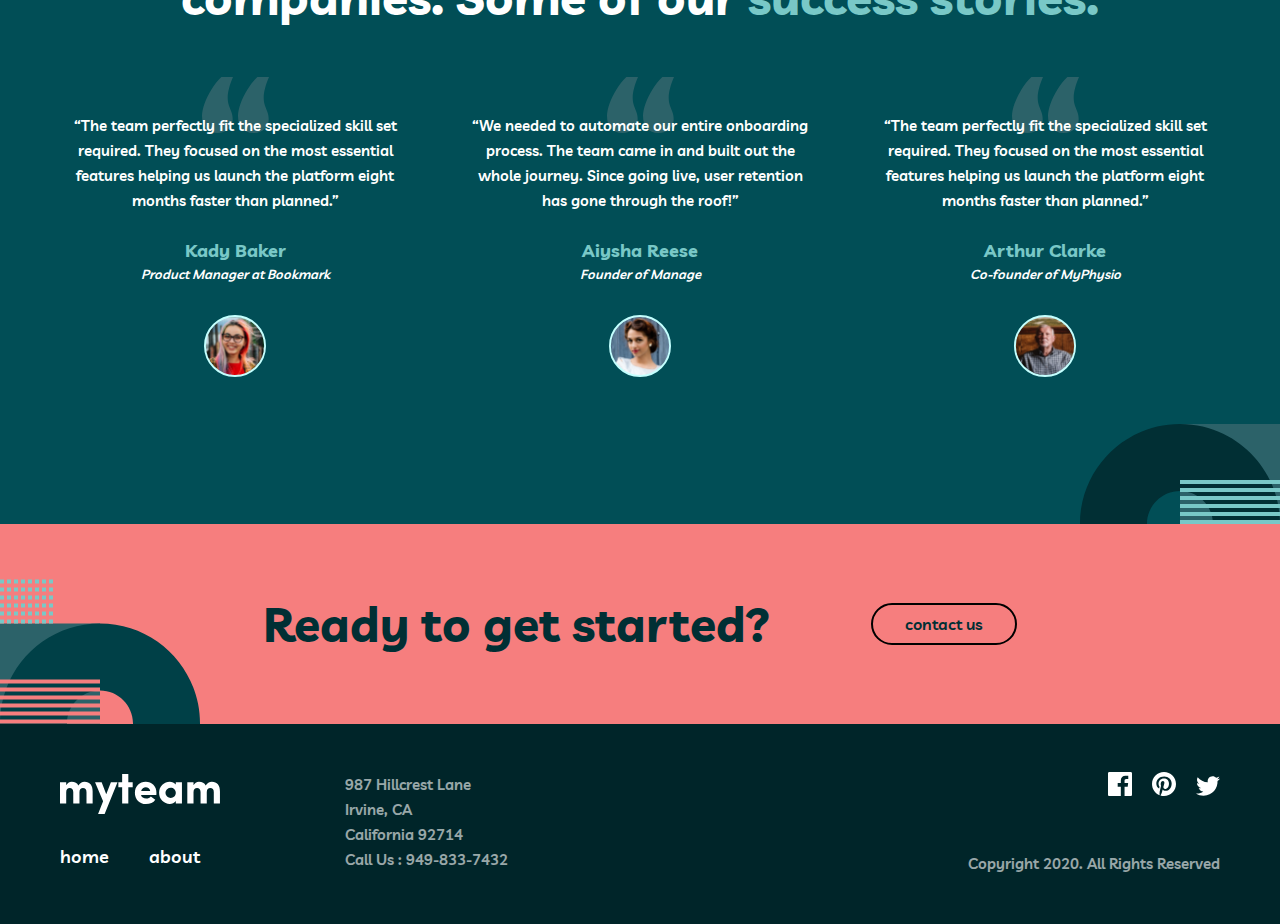
==== commit d5e543ec: "Add full responsive code" ====
--- a/index.html
+++ b/index.html
@@ -6,7 +6,7 @@
     <meta name="viewport" content="width=device-width, initial-scale=1.0">
     <link rel="icon" href="./images/header-logo.svg">
     <link rel="stylesheet" href="./css/main.css">
-    <link href="https://unpkg.com/aos@2.3.1/dist/aos.css" rel="stylesheet">
+    <!-- <link href="https://unpkg.com/aos@2.3.1/dist/aos.css" rel="stylesheet"> -->
     <title>myteam</title>
 </head>
 
@@ -31,6 +31,26 @@
                 <a href="./about.html" class="header-contact-link">contact us</a>
             </div>
         </div>
+        <!-- <div id="wrapper" class="navbar-wrapper">
+            <div class="navbar">
+                <button class="navbar-close-btn">
+                    <img src="./images/icon-close.svg" alt="Close icon" width="18" height="18">
+                </button>
+                <ul class="navbar-list">
+                    <li class="navbar-item">
+                        <a href="#" class="navbar-link header-link">home</a>
+                    </li>
+                </ul>
+                <ul class="navbar-list">
+                    <li class="navbar-item">
+                        <a href="#" class="navbar-link header-link">about</a>
+                    </li>
+                </ul>
+                <a href="./about.html" class="navbar-btn">contact us</a>
+
+            </div>
+
+        </div> -->
     </header>
     <main>
         <section class="hero-section">
@@ -97,12 +117,12 @@
                 </div>
             </div>
         </section>
-        <!-- <section class="stories-section">
+        <section class="stories-section">
             <div class="container">
                 <div class="stories-title-wrapper">
                     <h2 data-aos="fade-down" data-aos-duration="1500" class="stories-title">Delivering real results for
                         top
-                        <br> companies. Some of our <span>success
+                        companies. Some of our <span>success
                             stories.</span>
                     </h2>
                 </div>
@@ -142,51 +162,58 @@
                     </li>
                 </ul>
             </div>
-        </section> -->
-        <!-- <section class="get-section">
+        </section>
+        <section class="get-section">
             <div class="container">
                 <div class="get">
-                    <h2 data-aos="fade-right" data-aos-duration="1000">Ready to get started?</h2>
-                    <a data-aos="fade-left" data-aos-duration="1000" href="./about.html">contact us</a>
-                </div>
-            </div>
-        </section> -->
+                    <h2 data-aos="flip-left" data-aos-duration="1000">Ready to get started?</h2>
+                    <a data-aos="flip-right" data-aos-duration="1000" href="./about.html">contact us</a>
+                </div>
+            </div>
+        </section>
     </main>
-    <!-- <footer class="site-footer">
+    <footer class="site-footer">
         <div class="container">
             <div class="footer">
-
-                <div data-aos="fade-right" data-aos-duration="1000" class="footer-logo-wrapper">
-                    <img src="./images/header-logo.svg" alt="" width="160" height="40">
-                    <div class="link-wrapper">
-                        <a href="#">home</a>
-                        <a href="#">about</a>
-                    </div>
-                </div>
-                <p data-aos="flip-left" data-aos-duration="1000" class="footer-text">987 Hillcrest Lane <br> Irvine, CA <br> California 92714 <br> Call Us : 949-833-7432</p>
+                <div class="footer-content-wrapper">
+                    <div data-aos="fade-right" data-aos-duration="1000" class="footer-logo-wrapper">
+                        <img class="footer-img" src="./images/header-logo.svg" alt="" width="160" height="40">
+                        <div class="link-wrapper">
+                            <a href="#">home</a>
+                            <a href="#">about</a>
+                        </div>
+                    </div>
+                    <p data-aos="flip-left" data-aos-duration="1000" class="footer-text">987 Hillcrest Lane <br> Irvine,
+                        CA
+                        <br> California 92714 <br> Call Us : 949-833-7432
+                </div>
+                </p>
                 <div class="footer-icon-wrapper">
                     <div data-aos="fade-left" data-aos-duration="1000" class="icon-wrapper">
                         <a href="#">
-                            <svg width="24" height="24" viewBox="0 0 24 24" fill="none" xmlns="http://www.w3.org/2000/svg">
+                            <svg width="24" height="24" viewBox="0 0 24 24" fill="none"
+                                xmlns="http://www.w3.org/2000/svg">
                                 <path
-                                d="M22.675 0H1.325C0.593 0 0 0.593 0 1.325V22.676C0 23.407 0.593 24 1.325 24H12.82V14.706H9.692V11.084H12.82V8.413C12.82 5.313 14.713 3.625 17.479 3.625C18.804 3.625 19.942 3.724 20.274 3.768V7.008L18.356 7.009C16.852 7.009 16.561 7.724 16.561 8.772V11.085H20.148L19.681 14.707H16.561V24H22.677C23.407 24 24 23.407 24 22.675V1.325C24 0.593 23.407 0 22.675 0Z"
-                                fill="currentColor" />
+                                    d="M22.675 0H1.325C0.593 0 0 0.593 0 1.325V22.676C0 23.407 0.593 24 1.325 24H12.82V14.706H9.692V11.084H12.82V8.413C12.82 5.313 14.713 3.625 17.479 3.625C18.804 3.625 19.942 3.724 20.274 3.768V7.008L18.356 7.009C16.852 7.009 16.561 7.724 16.561 8.772V11.085H20.148L19.681 14.707H16.561V24H22.677C23.407 24 24 23.407 24 22.675V1.325C24 0.593 23.407 0 22.675 0Z"
+                                    fill="currentColor" />
                             </svg>
                         </a>
 
                         <a href="#">
-                            <svg width="24" height="24" viewBox="0 0 24 24" fill="none" xmlns="http://www.w3.org/2000/svg">
+                            <svg width="24" height="24" viewBox="0 0 24 24" fill="none"
+                                xmlns="http://www.w3.org/2000/svg">
                                 <path id="Path"
-                                d="M12 0C5.373 0 0 5.372 0 12C0 17.084 3.163 21.426 7.627 23.174C7.522 22.225 7.427 20.769 7.669 19.733C7.887 18.796 9.076 13.768 9.076 13.768C9.076 13.768 8.717 13.049 8.717 11.986C8.717 10.318 9.684 9.072 10.888 9.072C11.911 9.072 12.406 9.841 12.406 10.762C12.406 11.791 11.751 13.33 11.412 14.757C11.129 15.951 12.011 16.926 13.189 16.926C15.322 16.926 16.961 14.677 16.961 11.431C16.961 8.558 14.897 6.549 11.949 6.549C8.535 6.549 6.531 9.11 6.531 11.756C6.531 12.787 6.928 13.894 7.424 14.494C7.522 14.613 7.536 14.718 7.507 14.839L7.174 16.199C7.121 16.419 7 16.466 6.772 16.36C5.273 15.662 4.336 13.471 4.336 11.711C4.336 7.926 7.086 4.449 12.265 4.449C16.428 4.449 19.663 7.416 19.663 11.38C19.663 15.516 17.056 18.844 13.436 18.844C12.22 18.844 11.077 18.213 10.686 17.466L9.938 20.319C9.667 21.362 8.936 22.669 8.446 23.465C9.57 23.812 10.763 24 12 24C18.627 24 24 18.627 24 12C24 5.372 18.627 0 12 0Z"
-                                fill="currentColor" />
+                                    d="M12 0C5.373 0 0 5.372 0 12C0 17.084 3.163 21.426 7.627 23.174C7.522 22.225 7.427 20.769 7.669 19.733C7.887 18.796 9.076 13.768 9.076 13.768C9.076 13.768 8.717 13.049 8.717 11.986C8.717 10.318 9.684 9.072 10.888 9.072C11.911 9.072 12.406 9.841 12.406 10.762C12.406 11.791 11.751 13.33 11.412 14.757C11.129 15.951 12.011 16.926 13.189 16.926C15.322 16.926 16.961 14.677 16.961 11.431C16.961 8.558 14.897 6.549 11.949 6.549C8.535 6.549 6.531 9.11 6.531 11.756C6.531 12.787 6.928 13.894 7.424 14.494C7.522 14.613 7.536 14.718 7.507 14.839L7.174 16.199C7.121 16.419 7 16.466 6.772 16.36C5.273 15.662 4.336 13.471 4.336 11.711C4.336 7.926 7.086 4.449 12.265 4.449C16.428 4.449 19.663 7.416 19.663 11.38C19.663 15.516 17.056 18.844 13.436 18.844C12.22 18.844 11.077 18.213 10.686 17.466L9.938 20.319C9.667 21.362 8.936 22.669 8.446 23.465C9.57 23.812 10.763 24 12 24C18.627 24 24 18.627 24 12C24 5.372 18.627 0 12 0Z"
+                                    fill="currentColor" />
                             </svg>
                         </a>
 
                         <a href="#">
-                            <svg width="24" height="20" viewBox="0 0 24 20" fill="none" xmlns="http://www.w3.org/2000/svg">
+                            <svg width="24" height="20" viewBox="0 0 24 20" fill="none"
+                                xmlns="http://www.w3.org/2000/svg">
                                 <path id="Path"
-                                d="M24 2.55699C23.117 2.94899 22.168 3.21299 21.172 3.33199C22.189 2.72299 22.97 1.75799 23.337 0.607986C22.386 1.17199 21.332 1.58199 20.21 1.80299C19.313 0.845986 18.032 0.247986 16.616 0.247986C13.437 0.247986 11.101 3.21399 11.819 6.29299C7.728 6.08799 4.1 4.12799 1.671 1.14899C0.381 3.36199 1.002 6.25699 3.194 7.72299C2.388 7.69699 1.628 7.47599 0.965 7.10699C0.911 9.38799 2.546 11.522 4.914 11.997C4.221 12.185 3.462 12.229 2.69 12.081C3.316 14.037 5.134 15.46 7.29 15.5C5.22 17.123 2.612 17.848 0 17.54C2.179 18.937 4.768 19.752 7.548 19.752C16.69 19.752 21.855 12.031 21.543 5.10599C22.505 4.41099 23.34 3.54399 24 2.55699Z"
-                                fill="currentColor" />
+                                    d="M24 2.55699C23.117 2.94899 22.168 3.21299 21.172 3.33199C22.189 2.72299 22.97 1.75799 23.337 0.607986C22.386 1.17199 21.332 1.58199 20.21 1.80299C19.313 0.845986 18.032 0.247986 16.616 0.247986C13.437 0.247986 11.101 3.21399 11.819 6.29299C7.728 6.08799 4.1 4.12799 1.671 1.14899C0.381 3.36199 1.002 6.25699 3.194 7.72299C2.388 7.69699 1.628 7.47599 0.965 7.10699C0.911 9.38799 2.546 11.522 4.914 11.997C4.221 12.185 3.462 12.229 2.69 12.081C3.316 14.037 5.134 15.46 7.29 15.5C5.22 17.123 2.612 17.848 0 17.54C2.179 18.937 4.768 19.752 7.548 19.752C16.69 19.752 21.855 12.031 21.543 5.10599C22.505 4.41099 23.34 3.54399 24 2.55699Z"
+                                    fill="currentColor" />
                             </svg>
                         </a>
 
@@ -195,7 +222,7 @@
                 </div>
             </div>
         </div>
-    </footer> -->
+    </footer>
 
     <script src="https://unpkg.com/aos@2.3.1/dist/aos.js"></script>
 
--- a/css/main.css
+++ b/css/main.css
@@ -82,7 +82,8 @@
   color: #F67E7E;
 }
 
-.header-contact-link {
+.header-contact-link,
+.navbar-btn {
   width: 153px;
   color: #fff;
   border: 2px solid #fff;
@@ -348,7 +349,7 @@
     margin: 0;
   }
   .item {
-    width: 327px;
+    max-width: 327px;
     gap: 16px;
     display: -webkit-box;
     display: -ms-flexbox;
@@ -358,7 +359,6 @@
         -ms-flex-direction: column;
             flex-direction: column;
     text-align: center;
-    margin: 0 auto;
   }
 }
 
@@ -371,8 +371,9 @@
 }
 
 .stories-title-wrapper {
-  /* width: 932px; */
+  max-width: 932px;
   text-align: center;
+  margin: 0 auto;
   margin-bottom: 56px;
 }
 
@@ -438,8 +439,51 @@
   line-height: 18px;
 }
 
+@media (max-width: 1024px) {
+  .stories-section {
+    padding: 100px 0;
+  }
+  .stories-list {
+    -webkit-box-orient: vertical;
+    -webkit-box-direction: normal;
+        -ms-flex-direction: column;
+            flex-direction: column;
+    gap: 48px;
+  }
+  .stories-item {
+    width: 100%;
+    text-align: center;
+  }
+  .stories-title-wrapper {
+    width: 70%;
+    margin: 0 auto;
+    text-align: center;
+    margin-bottom: 48px;
+  }
+  .stories-title {
+    font-size: 32px;
+    line-height: 32px;
+  }
+  .stories-item p {
+    width: 60%;
+    margin: 0 auto;
+  }
+}
+
+@media (max-width: 655px) {
+  .stories-section {
+    padding: 140px 0;
+  }
+  .stories-title-wrapper {
+    width: 327px;
+  }
+  .stories-item p {
+    width: 80%;
+  }
+}
+
 .get-section {
-  padding: 76px 0;
+  padding: 76px 243px;
   background-color: #F67E7E;
   background-image: url("../images/get-bg.svg");
   background-repeat: no-repeat;
@@ -478,6 +522,37 @@
   background: #012F34;
 }
 
+@media (max-width: 1220px) {
+  .get h2 {
+    font-size: 32px;
+    line-height: 32px;
+  }
+}
+
+@media (max-width: 1024px) {
+  .get-section {
+    padding: 76px 77px;
+    background-size: 140px 100px;
+  }
+}
+
+@media (max-width: 710px) {
+  .get-section {
+    padding: 83px 0;
+  }
+  .get {
+    -webkit-box-orient: vertical;
+    -webkit-box-direction: normal;
+        -ms-flex-direction: column;
+            flex-direction: column;
+  }
+  .get h2 {
+    width: 327px;
+    text-align: center;
+    margin-bottom: 24px;
+  }
+}
+
 .site-footer {
   padding: 48px 0;
   background-color: #002529;
@@ -495,6 +570,16 @@
           justify-content: space-between;
 }
 
+.footer-content-wrapper {
+  display: -webkit-box;
+  display: -ms-flexbox;
+  display: flex;
+  -webkit-box-align: center;
+      -ms-flex-align: center;
+          align-items: center;
+  gap: 125px;
+}
+
 .footer-logo-wrapper a {
   display: inline-block;
   color: #FFF;
@@ -508,10 +593,6 @@
   color: #F67E7E;
 }
 
-.footer-logo-wrapper a + a {
-  margin-left: 40px;
-}
-
 .footer-text {
   color: #FFF;
   opacity: 0.6;
@@ -520,10 +601,20 @@
   line-height: 25px;
 }
 
+.footer-icon-wrapper {
+  gap: 51px;
+  display: -webkit-box;
+  display: -ms-flexbox;
+  display: flex;
+  -webkit-box-orient: vertical;
+  -webkit-box-direction: normal;
+      -ms-flex-direction: column;
+          flex-direction: column;
+}
+
 .footer-icon-wrapper p {
   color: #FFF;
   opacity: 0.6;
-  margin-top: 51px;
   font-size: 15px;
   font-weight: 600;
   line-height: 25px;
@@ -533,6 +624,16 @@
   text-align: right;
 }
 
+.link-wrapper {
+  display: -webkit-box;
+  display: -ms-flexbox;
+  display: flex;
+  -webkit-box-align: center;
+      -ms-flex-align: center;
+          align-items: center;
+  gap: 40px;
+}
+
 .icon-wrapper a {
   color: #FFF;
 }
@@ -544,4 +645,45 @@
 .icon-wrapper a + a {
   margin-left: 16px;
 }
+
+@media (max-width: 860px) {
+  .site-footer {
+    padding: 56px 10px;
+  }
+  .footer {
+    -webkit-box-orient: vertical;
+    -webkit-box-direction: normal;
+        -ms-flex-direction: column;
+            flex-direction: column;
+  }
+  .footer-icon-wrapper {
+    width: 100%;
+    -webkit-box-align: center;
+        -ms-flex-align: center;
+            align-items: center;
+    margin-top: 50px;
+  }
+  .footer-content-wrapper {
+    width: 100%;
+    -webkit-box-pack: justify;
+        -ms-flex-pack: justify;
+            justify-content: space-between;
+  }
+  .footer-text {
+    text-align: end;
+  }
+}
+
+@media (max-width: 510px) {
+  .footer-content-wrapper {
+    -webkit-box-orient: vertical;
+    -webkit-box-direction: normal;
+        -ms-flex-direction: column;
+            flex-direction: column;
+    gap: 24px;
+  }
+  .footer-text {
+    text-align: center;
+  }
+}
 /*# sourceMappingURL=main.css.map */